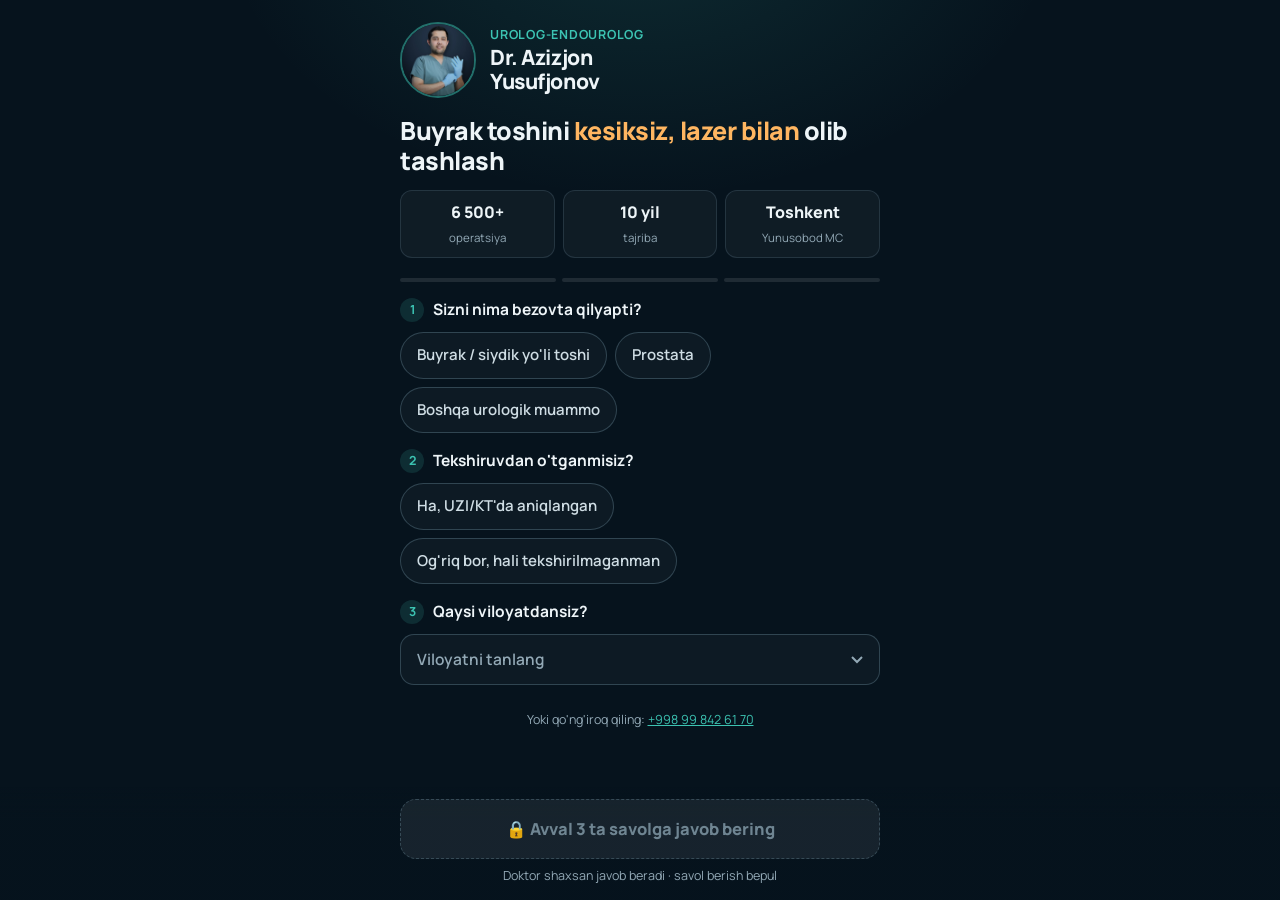
==== site/yozilish/index.html @ 297b3886 "Add /yozilish landing: 3 questions, routes to doctor's Telegram with prefilled message Co-Authored-B" ====
<!DOCTYPE html>
<html lang="uz">
<head>
<meta charset="utf-8">
<meta name="viewport" content="width=device-width, initial-scale=1, viewport-fit=cover">
<title>Doktorga yozish - Dr. Azizjon Yusufjonov</title>
<meta name="description" content="Buyrak toshini kesiksiz, lazer bilan olib tashlash. 3 ta savolga javob bering va doktorga Telegram'da yozing.">
<meta name="robots" content="noindex">
<meta name="theme-color" content="#06131d">
<link rel="icon" href="../img/avatar.jpg">
<link rel="preconnect" href="https://fonts.googleapis.com">
<link rel="preconnect" href="https://fonts.gstatic.com" crossorigin>
<link href="https://fonts.googleapis.com/css2?family=Manrope:wght@400;600;700;800&display=swap" rel="stylesheet">

<script>
/* ================== SOZLAMALAR (faqat shu yerni o'zgartiring) ================== */
window.LP = {
  // Meta Pixel ID (Events Manager → Data sources). Bo'sh bo'lsa, Pixel ishlamaydi.
  pixelId: "",
  // Kimga qancha bemor yuboriladi (og'irlik). Masalan 70/30.
  doctors: [
    { username: "Urologist_dr_Aziz",  weight: 30 },   // doktor
    { username: "javlonbeck_mamirov", weight: 70 }    // shogird
  ],
  // Reklamadan kelganini bildiruvchi belgi (xabar oxiriga qo'shiladi)
  tag: "(R)"
};
/* ============================================================================== */
</script>

<!-- Meta Pixel -->
<script>
if (window.LP.pixelId) {
  !function(f,b,e,v,n,t,s){if(f.fbq)return;n=f.fbq=function(){n.callMethod?
  n.callMethod.apply(n,arguments):n.queue.push(arguments)};if(!f._fbq)f._fbq=n;
  n.push=n;n.loaded=!0;n.version='2.0';n.queue=[];t=b.createElement(e);t.async=!0;
  t.src=v;s=b.getElementsByTagName(e)[0];s.parentNode.insertBefore(t,s)}(window,
  document,'script','https://connect.facebook.net/en_US/fbevents.js');
  fbq('init', window.LP.pixelId);
  fbq('track', 'PageView');
}
</script>

<style>
:root{--bg:#06131d;--line:rgba(160,205,225,.14);--line2:rgba(160,205,225,.24);--text:#eef5f8;--muted:#93a9b6;--teal:#3cc3b2;--warm:#ffb661;--tg1:#37aee2;--tg2:#1e96c8;--safe-b:env(safe-area-inset-bottom,0px)}
*{box-sizing:border-box;margin:0;padding:0}
html{-webkit-text-size-adjust:100%}
body{font-family:Manrope,system-ui,-apple-system,"Segoe UI",Roboto,sans-serif;background:var(--bg);color:var(--text);line-height:1.5;-webkit-font-smoothing:antialiased;
  background-image:radial-gradient(700px 480px at 50% -10%,rgba(60,195,178,.14),transparent 60%);background-attachment:fixed;
  padding-bottom:calc(120px + var(--safe-b))}
main{max-width:520px;margin:0 auto;padding:22px 20px 0}
button{font:inherit;color:inherit;background:none;border:0;cursor:pointer;-webkit-tap-highlight-color:transparent}
:focus-visible{outline:2px solid var(--teal);outline-offset:3px;border-radius:10px}
.hero{display:flex;gap:14px;align-items:center}
.hero img{width:76px;height:76px;border-radius:50%;object-fit:cover;object-position:58% 0;border:2px solid rgba(60,195,178,.5);flex:none}
.hero small{display:block;color:var(--teal);font-size:12.5px;font-weight:700;letter-spacing:.06em;text-transform:uppercase}
.hero b{display:block;font-size:21px;font-weight:800;letter-spacing:-.02em;line-height:1.15}
h1{font-size:25px;font-weight:800;line-height:1.2;letter-spacing:-.02em;margin:18px 0 0}
h1 span{color:var(--warm)}
.trust{display:grid;grid-template-columns:repeat(3,1fr);gap:8px;margin-top:14px}
.trust div{background:rgba(255,255,255,.04);border:1px solid var(--line);border-radius:12px;padding:9px 6px;text-align:center}
.trust b{display:block;font-size:16px;font-weight:800}
.trust span{font-size:11.5px;color:var(--muted)}
.prog{display:flex;gap:6px;margin:20px 0 4px}
.prog i{flex:1;height:4px;border-radius:4px;background:rgba(255,255,255,.1);transition:background .25s}
.prog i.on{background:var(--teal)}
fieldset{border:0;margin-top:16px}
legend{font-size:15.5px;font-weight:700;margin-bottom:10px;display:flex;gap:9px;align-items:center}
legend em{font-style:normal;width:24px;height:24px;border-radius:50%;background:rgba(60,195,178,.15);color:var(--teal);font-size:12.5px;display:grid;place-items:center;flex:none;transition:.2s}
fieldset.done legend em{background:var(--teal);color:var(--bg)}
.opts{display:flex;flex-wrap:wrap;gap:8px}
.o{border:1px solid var(--line2);border-radius:99px;padding:11px 16px;font-size:15px;font-weight:600;color:#cfdde4;background:rgba(255,255,255,.03);min-height:44px;transition:.15s}
.o[aria-pressed="true"]{background:var(--teal);border-color:var(--teal);color:#04151f;font-weight:800}
select{width:100%;appearance:none;-webkit-appearance:none;font:inherit;font-size:15.5px;font-weight:600;color:var(--text);background:rgba(255,255,255,.03) url("data:image/svg+xml,%3Csvg xmlns='http://www.w3.org/2000/svg' width='12' height='8'%3E%3Cpath d='M1 1l5 5 5-5' fill='none' stroke='%2393a9b6' stroke-width='2'/%3E%3C/svg%3E") no-repeat right 16px center;border:1px solid var(--line2);border-radius:14px;padding:13px 16px;min-height:48px}
select:invalid{color:var(--muted)}
select.on{border-color:var(--teal)}
option{color:#000}
.cta{position:fixed;left:0;right:0;bottom:0;padding:12px 20px calc(14px + var(--safe-b));background:linear-gradient(180deg,rgba(6,19,29,0),rgba(6,19,29,.92) 30%);z-index:10}
.cta-in{max-width:480px;margin:0 auto}
.btn{width:100%;display:flex;align-items:center;justify-content:center;gap:10px;border-radius:16px;padding:17px;font-size:16.5px;font-weight:800;min-height:56px;transition:.2s}
.btn[disabled]{background:rgba(255,255,255,.07);color:#6f8592;border:1px dashed var(--line2);cursor:not-allowed}
.btn:not([disabled]){background:linear-gradient(180deg,var(--tg1),var(--tg2));color:#fff;box-shadow:0 10px 26px rgba(30,150,200,.45)}
.btn svg{width:22px;height:22px;fill:currentColor}
.hint{font-size:12.5px;color:var(--muted);text-align:center;margin-top:8px}
.foot{margin-top:26px;font-size:12.5px;color:var(--muted);text-align:center}
.foot a{color:var(--teal)}
</style>
</head>
<body>
<main>
  <div class="hero">
    <img src="../img/doktor.jpg" alt="Doktor Azizjon Yusufjonov" width="76" height="76">
    <div><small>Urolog-endourolog</small><b>Dr. Azizjon<br>Yusufjonov</b></div>
  </div>
  <h1>Buyrak toshini <span>kesiksiz, lazer bilan</span> olib tashlash</h1>
  <div class="trust">
    <div><b>6 500+</b><span>operatsiya</span></div>
    <div><b>10 yil</b><span>tajriba</span></div>
    <div><b>Toshkent</b><span>Yunusobod MC</span></div>
  </div>

  <div class="prog" aria-hidden="true"><i></i><i></i><i></i></div>

  <fieldset id="q1">
    <legend><em>1</em>Sizni nima bezovta qilyapti?</legend>
    <div class="opts">
      <button type="button" class="o" aria-pressed="false" data-v="Buyrak / siydik yo'li toshi">Buyrak / siydik yo'li toshi</button>
      <button type="button" class="o" aria-pressed="false" data-v="Prostata">Prostata</button>
      <button type="button" class="o" aria-pressed="false" data-v="Boshqa urologik muammo">Boshqa urologik muammo</button>
    </div>
  </fieldset>

  <fieldset id="q2">
    <legend><em>2</em>Tekshiruvdan o'tganmisiz?</legend>
    <div class="opts">
      <button type="button" class="o" aria-pressed="false" data-v="UZI/KT'da aniqlangan">Ha, UZI/KT'da aniqlangan</button>
      <button type="button" class="o" aria-pressed="false" data-v="og'riq bor, hali tekshirilmaganman">Og'riq bor, hali tekshirilmaganman</button>
    </div>
  </fieldset>

  <fieldset id="q3">
    <legend><em>3</em>Qaysi viloyatdansiz?</legend>
    <label for="city" style="position:absolute;left:-9999px">Viloyat</label>
    <select id="city" required>
      <option value="" disabled selected>Viloyatni tanlang</option>
      <option>Toshkent shahri</option><option>Toshkent viloyati</option><option>Andijon</option><option>Buxoro</option>
      <option>Farg'ona</option><option>Jizzax</option><option>Xorazm</option><option>Namangan</option><option>Navoiy</option>
      <option>Qashqadaryo</option><option>Qoraqalpog'iston</option><option>Samarqand</option><option>Sirdaryo</option>
      <option>Surxondaryo</option><option>Boshqa davlat</option>
    </select>
  </fieldset>

  <p class="foot">Yoki qo'ng'iroq qiling: <a href="tel:+998998426170">+998 99 842 61 70</a></p>
</main>

<div class="cta"><div class="cta-in">
  <button class="btn" id="go" disabled>
    <span id="goTxt">🔒 Avval 3 ta savolga javob bering</span>
  </button>
  <p class="hint">Doktor shaxsan javob beradi · savol berish bepul</p>
</div></div>

<script>
(function(){
  var LP = window.LP, ans = {q1:null,q2:null,q3:null};
  var TG_ICON = '<svg viewBox="0 0 24 24" aria-hidden="true"><path d="M21.5 4.3 18.4 19c-.2 1-.8 1.3-1.7.8l-4.7-3.5-2.3 2.2c-.3.3-.5.5-1 .5l.3-4.8 8.8-7.9c.4-.3-.1-.5-.6-.2L6.4 13 1.8 11.6c-1-.3-1-1 .2-1.5L20.2 3c.8-.3 1.6.2 1.3 1.3Z"/></svg>';
  var go = document.getElementById('go'), city = document.getElementById('city');

  function store(k,v){ try{ localStorage.setItem(k,v) }catch(e){} }
  function load(k){ try{ return localStorage.getItem(k) }catch(e){ return null } }

  // Bir xil odam har doim bir xil doktorga tushadi
  function pickDoctor(){
    var saved = load('lp_doc');
    if (saved && LP.doctors.some(function(d){return d.username===saved})) return saved;
    var total = LP.doctors.reduce(function(s,d){return s+d.weight},0), r = Math.random()*total;
    for (var i=0;i<LP.doctors.length;i++){ r -= LP.doctors[i].weight; if (r<0){ store('lp_doc',LP.doctors[i].username); return LP.doctors[i].username; } }
    return LP.doctors[0].username;
  }

  function refresh(){
    var n = 0;
    ['q1','q2','q3'].forEach(function(k,i){
      var ok = !!ans[k]; if (ok) n++;
      document.getElementById(k).classList.toggle('done', ok);
      document.querySelectorAll('.prog i')[i].classList.toggle('on', ok);
    });
    var ready = n === 3;
    go.disabled = !ready;
    go.innerHTML = ready ? TG_ICON + '<span>Doktorga Telegram\'da yozish</span>'
                         : '<span>🔒 Avval 3 ta savolga javob bering</span>';
  }

  ['q1','q2'].forEach(function(k){
    var btns = document.querySelectorAll('#'+k+' .o');
    btns.forEach(function(b){
      b.addEventListener('click', function(){
        btns.forEach(function(x){ x.setAttribute('aria-pressed','false') });
        b.setAttribute('aria-pressed','true'); ans[k] = b.dataset.v; refresh();
      });
    });
  });
  city.addEventListener('change', function(){ ans.q3 = city.value; city.classList.add('on'); refresh(); });

  go.addEventListener('click', function(){
    if (go.disabled) return;
    var doc = pickDoctor();
    var text = "Assalomu alaykum, doktor! " + ans.q1 + ", " + ans.q2 + ". Maslahat olmoqchiman. Viloyat: " + ans.q3 + ". " + LP.tag;
    var url = 'https://t.me/' + encodeURIComponent(doc) + '?text=' + encodeURIComponent(text);
    // Meta qoidasi: sog'liq haqidagi javoblar (muammo, UZI) Pixel'ga yuborilmaydi — faqat "Lead" hodisasi
    if (window.fbq) fbq('track', 'Lead');
    // Pixel so'rovi ketishiga ulgurishi uchun kichik pauza
    setTimeout(function(){ location.href = url; }, 300);
  });

  refresh();
})();
</script>
</body>
</html>
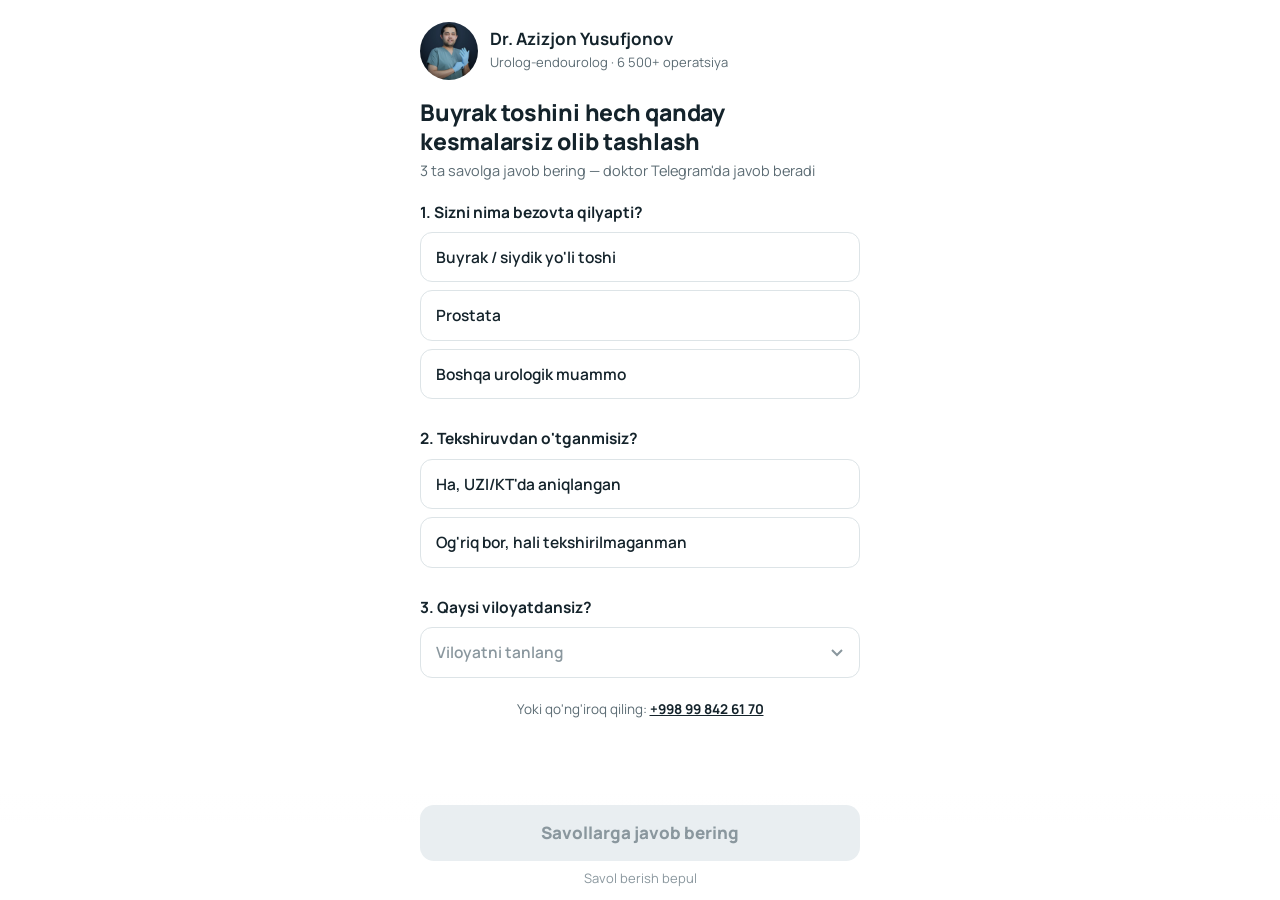
==== commit 92f61bc7: "Landing: clean white design, soft green selection, 'hech qanday kesmalarsiz' headline Co-Authored-By" ====
--- a/site/yozilish/index.html
+++ b/site/yozilish/index.html
@@ -4,9 +4,9 @@
 <meta charset="utf-8">
 <meta name="viewport" content="width=device-width, initial-scale=1, viewport-fit=cover">
 <title>Doktorga yozish - Dr. Azizjon Yusufjonov</title>
-<meta name="description" content="Buyrak toshini kesiksiz, lazer bilan olib tashlash. 3 ta savolga javob bering va doktorga Telegram'da yozing.">
+<meta name="description" content="Buyrak toshini hech qanday kesmalarsiz olib tashlash. 3 ta savolga javob bering va doktorga Telegram'da yozing.">
 <meta name="robots" content="noindex">
-<meta name="theme-color" content="#06131d">
+<meta name="theme-color" content="#ffffff">
 <link rel="icon" href="../img/avatar.jpg">
 <link rel="preconnect" href="https://fonts.googleapis.com">
 <link rel="preconnect" href="https://fonts.gstatic.com" crossorigin>
@@ -17,7 +17,7 @@
 window.LP = {
   // Meta Pixel ID (Events Manager → Data sources). Bo'sh bo'lsa, Pixel ishlamaydi.
   pixelId: "",
-  // Kimga qancha bemor yuboriladi (og'irlik). Masalan 70/30.
+  // Kimga qancha bemor yuboriladi (og'irlik).
   doctors: [
     { username: "Urologist_dr_Aziz",  weight: 30 },   // doktor
     { username: "javlonbeck_mamirov", weight: 70 }    // shogird
@@ -42,85 +42,78 @@
 </script>
 
 <style>
-:root{--bg:#06131d;--line:rgba(160,205,225,.14);--line2:rgba(160,205,225,.24);--text:#eef5f8;--muted:#93a9b6;--teal:#3cc3b2;--warm:#ffb661;--tg1:#37aee2;--tg2:#1e96c8;--safe-b:env(safe-area-inset-bottom,0px)}
+:root{
+  --bg:#ffffff; --text:#14232b; --muted:#5b6b73; --line:#dde4e7;
+  --ok:#16a34a; --ok-bg:#effaf3; --ok-text:#14532d;
+  --tg:#229ed9; --off:#e9eef1; --off-text:#8a979e;
+  --safe-b:env(safe-area-inset-bottom,0px);
+}
 *{box-sizing:border-box;margin:0;padding:0}
 html{-webkit-text-size-adjust:100%}
-body{font-family:Manrope,system-ui,-apple-system,"Segoe UI",Roboto,sans-serif;background:var(--bg);color:var(--text);line-height:1.5;-webkit-font-smoothing:antialiased;
-  background-image:radial-gradient(700px 480px at 50% -10%,rgba(60,195,178,.14),transparent 60%);background-attachment:fixed;
-  padding-bottom:calc(120px + var(--safe-b))}
-main{max-width:520px;margin:0 auto;padding:22px 20px 0}
-button{font:inherit;color:inherit;background:none;border:0;cursor:pointer;-webkit-tap-highlight-color:transparent}
-:focus-visible{outline:2px solid var(--teal);outline-offset:3px;border-radius:10px}
-.hero{display:flex;gap:14px;align-items:center}
-.hero img{width:76px;height:76px;border-radius:50%;object-fit:cover;object-position:58% 0;border:2px solid rgba(60,195,178,.5);flex:none}
-.hero small{display:block;color:var(--teal);font-size:12.5px;font-weight:700;letter-spacing:.06em;text-transform:uppercase}
-.hero b{display:block;font-size:21px;font-weight:800;letter-spacing:-.02em;line-height:1.15}
-h1{font-size:25px;font-weight:800;line-height:1.2;letter-spacing:-.02em;margin:18px 0 0}
-h1 span{color:var(--warm)}
-.trust{display:grid;grid-template-columns:repeat(3,1fr);gap:8px;margin-top:14px}
-.trust div{background:rgba(255,255,255,.04);border:1px solid var(--line);border-radius:12px;padding:9px 6px;text-align:center}
-.trust b{display:block;font-size:16px;font-weight:800}
-.trust span{font-size:11.5px;color:var(--muted)}
-.prog{display:flex;gap:6px;margin:20px 0 4px}
-.prog i{flex:1;height:4px;border-radius:4px;background:rgba(255,255,255,.1);transition:background .25s}
-.prog i.on{background:var(--teal)}
-fieldset{border:0;margin-top:16px}
-legend{font-size:15.5px;font-weight:700;margin-bottom:10px;display:flex;gap:9px;align-items:center}
-legend em{font-style:normal;width:24px;height:24px;border-radius:50%;background:rgba(60,195,178,.15);color:var(--teal);font-size:12.5px;display:grid;place-items:center;flex:none;transition:.2s}
-fieldset.done legend em{background:var(--teal);color:var(--bg)}
-.opts{display:flex;flex-wrap:wrap;gap:8px}
-.o{border:1px solid var(--line2);border-radius:99px;padding:11px 16px;font-size:15px;font-weight:600;color:#cfdde4;background:rgba(255,255,255,.03);min-height:44px;transition:.15s}
-.o[aria-pressed="true"]{background:var(--teal);border-color:var(--teal);color:#04151f;font-weight:800}
-select{width:100%;appearance:none;-webkit-appearance:none;font:inherit;font-size:15.5px;font-weight:600;color:var(--text);background:rgba(255,255,255,.03) url("data:image/svg+xml,%3Csvg xmlns='http://www.w3.org/2000/svg' width='12' height='8'%3E%3Cpath d='M1 1l5 5 5-5' fill='none' stroke='%2393a9b6' stroke-width='2'/%3E%3C/svg%3E") no-repeat right 16px center;border:1px solid var(--line2);border-radius:14px;padding:13px 16px;min-height:48px}
-select:invalid{color:var(--muted)}
-select.on{border-color:var(--teal)}
+body{font-family:Manrope,system-ui,-apple-system,"Segoe UI",Roboto,sans-serif;background:var(--bg);color:var(--text);line-height:1.45;-webkit-font-smoothing:antialiased;padding-bottom:calc(120px + var(--safe-b))}
+main{max-width:480px;margin:0 auto;padding:22px 20px 0}
+button{font:inherit;color:inherit;background:none;border:0;cursor:pointer;-webkit-tap-highlight-color:transparent;text-align:left}
+:focus-visible{outline:2px solid var(--ok);outline-offset:2px;border-radius:12px}
+
+.hd{display:flex;gap:12px;align-items:center}
+.hd img{width:58px;height:58px;border-radius:50%;object-fit:cover;object-position:58% 0;flex:none}
+.hd b{display:block;font-size:17px;font-weight:700;line-height:1.2}
+.hd small{font-size:13px;color:var(--muted)}
+h1{font-size:23px;font-weight:800;line-height:1.25;letter-spacing:-.01em;margin:18px 0 4px}
+.sub{font-size:14.5px;color:var(--muted)}
+
+fieldset{border:0;margin-top:20px}
+legend{font-size:15.5px;font-weight:700;margin-bottom:9px}
+.op{width:100%;display:flex;justify-content:space-between;align-items:center;gap:10px;
+  border:1.5px solid var(--line);border-radius:12px;padding:13px 15px;font-size:15.5px;font-weight:600;
+  margin-bottom:8px;background:#fff;min-height:50px;transition:border-color .15s,background .15s}
+.op::after{content:"";width:18px;height:18px;flex:none}
+.op[aria-pressed="true"]{border-color:var(--ok);background:var(--ok-bg);color:var(--ok-text)}
+.op[aria-pressed="true"]::after{content:"✓";color:var(--ok);font-weight:800;text-align:center}
+
+select{width:100%;appearance:none;-webkit-appearance:none;font:inherit;font-size:15.5px;font-weight:600;color:var(--text);
+  background:#fff url("data:image/svg+xml,%3Csvg xmlns='http://www.w3.org/2000/svg' width='12' height='8'%3E%3Cpath d='M1 1l5 5 5-5' fill='none' stroke='%238a979e' stroke-width='2'/%3E%3C/svg%3E") no-repeat right 16px center;
+  border:1.5px solid var(--line);border-radius:12px;padding:13px 15px;min-height:50px}
+select:invalid{color:var(--off-text)}
+select.on{border-color:var(--ok);background-color:var(--ok-bg);color:var(--ok-text)}
 option{color:#000}
-.cta{position:fixed;left:0;right:0;bottom:0;padding:12px 20px calc(14px + var(--safe-b));background:linear-gradient(180deg,rgba(6,19,29,0),rgba(6,19,29,.92) 30%);z-index:10}
-.cta-in{max-width:480px;margin:0 auto}
-.btn{width:100%;display:flex;align-items:center;justify-content:center;gap:10px;border-radius:16px;padding:17px;font-size:16.5px;font-weight:800;min-height:56px;transition:.2s}
-.btn[disabled]{background:rgba(255,255,255,.07);color:#6f8592;border:1px dashed var(--line2);cursor:not-allowed}
-.btn:not([disabled]){background:linear-gradient(180deg,var(--tg1),var(--tg2));color:#fff;box-shadow:0 10px 26px rgba(30,150,200,.45)}
+
+.call{margin-top:22px;font-size:13.5px;color:var(--muted);text-align:center}
+.call a{color:var(--text);font-weight:700}
+
+.cta{position:fixed;left:0;right:0;bottom:0;padding:12px 20px calc(12px + var(--safe-b));background:linear-gradient(180deg,rgba(255,255,255,0),#fff 28%);z-index:10}
+.cta-in{max-width:440px;margin:0 auto}
+.btn{width:100%;display:flex;align-items:center;justify-content:center;gap:10px;border-radius:14px;padding:16px;font-size:17px;font-weight:800;min-height:56px;text-align:center;transition:background .2s}
+.btn[disabled]{background:var(--off);color:var(--off-text);cursor:not-allowed}
+.btn:not([disabled]){background:var(--tg);color:#fff;box-shadow:0 8px 20px rgba(34,158,217,.3)}
 .btn svg{width:22px;height:22px;fill:currentColor}
-.hint{font-size:12.5px;color:var(--muted);text-align:center;margin-top:8px}
-.foot{margin-top:26px;font-size:12.5px;color:var(--muted);text-align:center}
-.foot a{color:var(--teal)}
+.hint{font-size:13px;color:var(--off-text);text-align:center;margin-top:8px}
 </style>
 </head>
 <body>
 <main>
-  <div class="hero">
-    <img src="../img/doktor.jpg" alt="Doktor Azizjon Yusufjonov" width="76" height="76">
-    <div><small>Urolog-endourolog</small><b>Dr. Azizjon<br>Yusufjonov</b></div>
+  <div class="hd">
+    <img src="../img/doktor.jpg" alt="Doktor Azizjon Yusufjonov" width="58" height="58">
+    <div><b>Dr. Azizjon Yusufjonov</b><small>Urolog-endourolog · 6 500+ operatsiya</small></div>
   </div>
-  <h1>Buyrak toshini <span>kesiksiz, lazer bilan</span> olib tashlash</h1>
-  <div class="trust">
-    <div><b>6 500+</b><span>operatsiya</span></div>
-    <div><b>10 yil</b><span>tajriba</span></div>
-    <div><b>Toshkent</b><span>Yunusobod MC</span></div>
-  </div>
-
-  <div class="prog" aria-hidden="true"><i></i><i></i><i></i></div>
+  <h1>Buyrak toshini hech qanday kesmalarsiz olib tashlash</h1>
+  <p class="sub">3 ta savolga javob bering — doktor Telegram'da javob beradi</p>
 
   <fieldset id="q1">
-    <legend><em>1</em>Sizni nima bezovta qilyapti?</legend>
-    <div class="opts">
-      <button type="button" class="o" aria-pressed="false" data-v="Buyrak / siydik yo'li toshi">Buyrak / siydik yo'li toshi</button>
-      <button type="button" class="o" aria-pressed="false" data-v="Prostata">Prostata</button>
-      <button type="button" class="o" aria-pressed="false" data-v="Boshqa urologik muammo">Boshqa urologik muammo</button>
-    </div>
+    <legend>1. Sizni nima bezovta qilyapti?</legend>
+    <button type="button" class="op" aria-pressed="false" data-v="Buyrak / siydik yo'li toshi">Buyrak / siydik yo'li toshi</button>
+    <button type="button" class="op" aria-pressed="false" data-v="Prostata">Prostata</button>
+    <button type="button" class="op" aria-pressed="false" data-v="Boshqa urologik muammo">Boshqa urologik muammo</button>
   </fieldset>
 
   <fieldset id="q2">
-    <legend><em>2</em>Tekshiruvdan o'tganmisiz?</legend>
-    <div class="opts">
-      <button type="button" class="o" aria-pressed="false" data-v="UZI/KT'da aniqlangan">Ha, UZI/KT'da aniqlangan</button>
-      <button type="button" class="o" aria-pressed="false" data-v="og'riq bor, hali tekshirilmaganman">Og'riq bor, hali tekshirilmaganman</button>
-    </div>
+    <legend>2. Tekshiruvdan o'tganmisiz?</legend>
+    <button type="button" class="op" aria-pressed="false" data-v="UZI/KT'da aniqlangan">Ha, UZI/KT'da aniqlangan</button>
+    <button type="button" class="op" aria-pressed="false" data-v="og'riq bor, hali tekshirilmaganman">Og'riq bor, hali tekshirilmaganman</button>
   </fieldset>
 
   <fieldset id="q3">
-    <legend><em>3</em>Qaysi viloyatdansiz?</legend>
-    <label for="city" style="position:absolute;left:-9999px">Viloyat</label>
+    <legend><label for="city">3. Qaysi viloyatdansiz?</label></legend>
     <select id="city" required>
       <option value="" disabled selected>Viloyatni tanlang</option>
       <option>Toshkent shahri</option><option>Toshkent viloyati</option><option>Andijon</option><option>Buxoro</option>
@@ -130,14 +123,12 @@
     </select>
   </fieldset>
 
-  <p class="foot">Yoki qo'ng'iroq qiling: <a href="tel:+998998426170">+998 99 842 61 70</a></p>
+  <p class="call">Yoki qo'ng'iroq qiling: <a href="tel:+998998426170">+998 99 842 61 70</a></p>
 </main>
 
 <div class="cta"><div class="cta-in">
-  <button class="btn" id="go" disabled>
-    <span id="goTxt">🔒 Avval 3 ta savolga javob bering</span>
-  </button>
-  <p class="hint">Doktor shaxsan javob beradi · savol berish bepul</p>
+  <button class="btn" id="go" disabled>Savollarga javob bering</button>
+  <p class="hint">Savol berish bepul</p>
 </div></div>
 
 <script>
@@ -159,20 +150,13 @@
   }
 
   function refresh(){
-    var n = 0;
-    ['q1','q2','q3'].forEach(function(k,i){
-      var ok = !!ans[k]; if (ok) n++;
-      document.getElementById(k).classList.toggle('done', ok);
-      document.querySelectorAll('.prog i')[i].classList.toggle('on', ok);
-    });
-    var ready = n === 3;
+    var ready = ans.q1 && ans.q2 && ans.q3;
     go.disabled = !ready;
-    go.innerHTML = ready ? TG_ICON + '<span>Doktorga Telegram\'da yozish</span>'
-                         : '<span>🔒 Avval 3 ta savolga javob bering</span>';
+    go.innerHTML = ready ? TG_ICON + "<span>Doktorga Telegram'da yozish</span>" : 'Savollarga javob bering';
   }
 
   ['q1','q2'].forEach(function(k){
-    var btns = document.querySelectorAll('#'+k+' .o');
+    var btns = document.querySelectorAll('#'+k+' .op');
     btns.forEach(function(b){
       b.addEventListener('click', function(){
         btns.forEach(function(x){ x.setAttribute('aria-pressed','false') });
@@ -187,9 +171,8 @@
     var doc = pickDoctor();
     var text = "Assalomu alaykum, doktor! " + ans.q1 + ", " + ans.q2 + ". Maslahat olmoqchiman. Viloyat: " + ans.q3 + ". " + LP.tag;
     var url = 'https://t.me/' + encodeURIComponent(doc) + '?text=' + encodeURIComponent(text);
-    // Meta qoidasi: sog'liq haqidagi javoblar (muammo, UZI) Pixel'ga yuborilmaydi — faqat "Lead" hodisasi
+    // Meta qoidasi: sog'liq haqidagi javoblar Pixel'ga yuborilmaydi — faqat "Lead" hodisasi
     if (window.fbq) fbq('track', 'Lead');
-    // Pixel so'rovi ketishiga ulgurishi uchun kichik pauza
     setTimeout(function(){ location.href = url; }, 300);
   });
 
